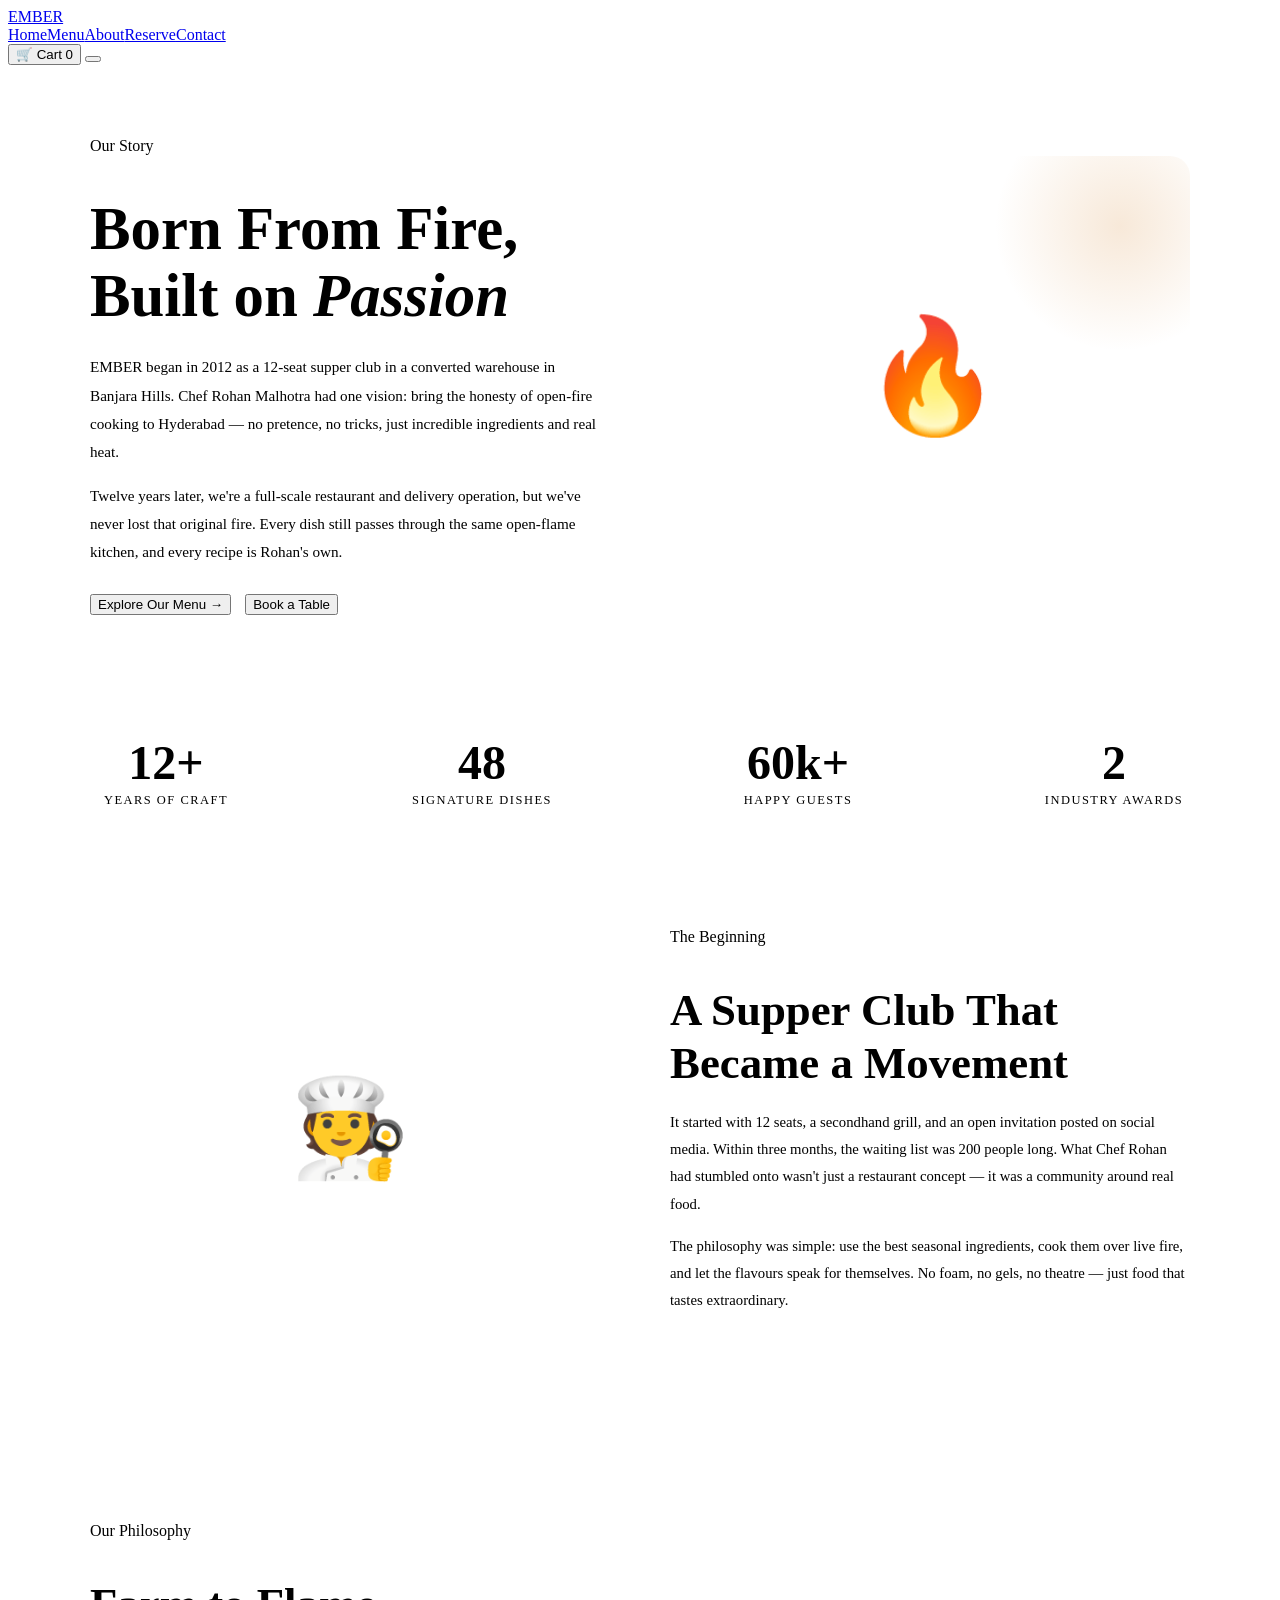
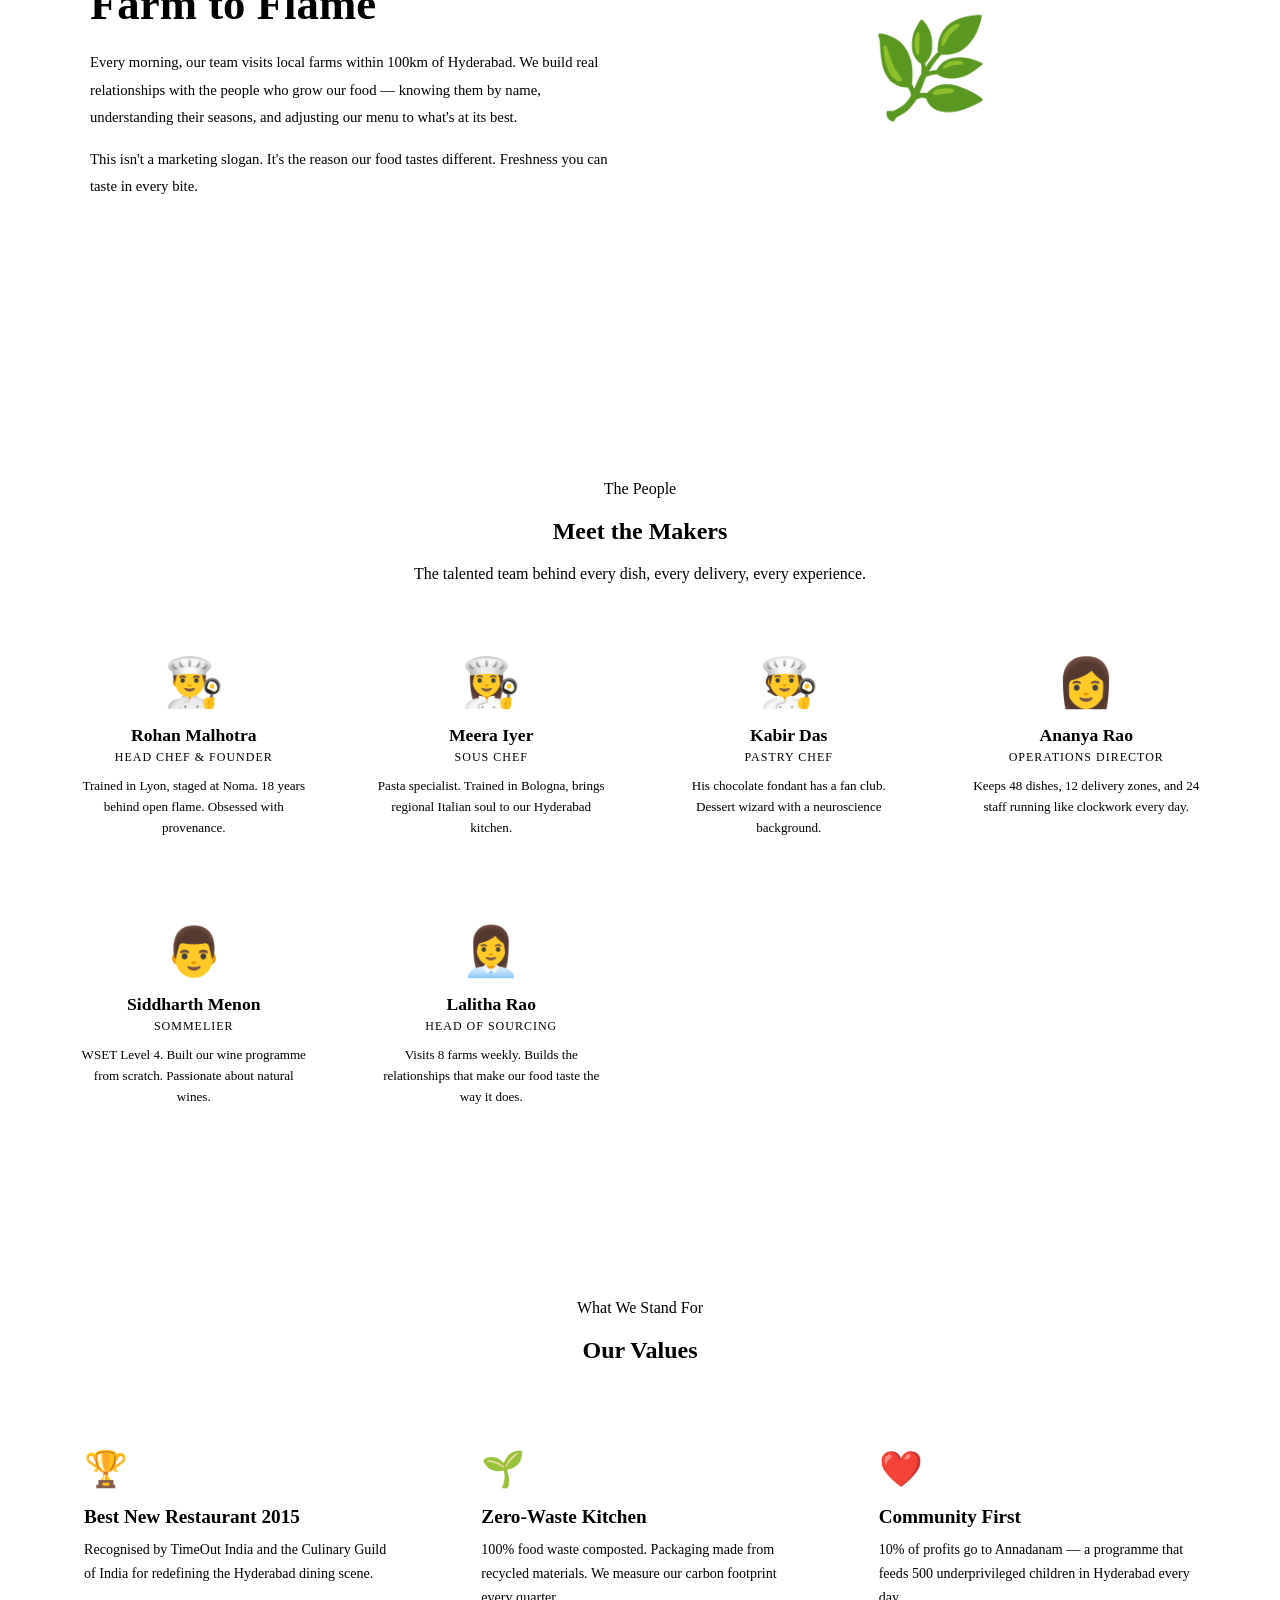
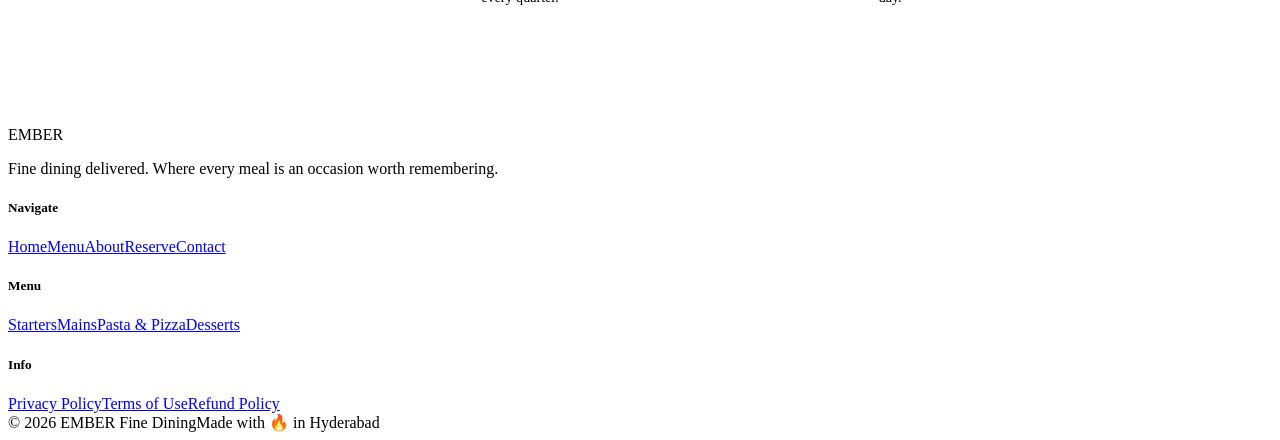
==== about.html @ b837c1ee "Create about.html" ====
<!DOCTYPE html>
<html lang="en">
<head>
<meta charset="UTF-8"><meta name="viewport" content="width=device-width,initial-scale=1">
<title>About — EMBER</title>
<link rel="stylesheet" href="style.css">
<style>
/* HERO */
.about-hero {
  padding:72px clamp(16px,4vw,48px) 80px;
  background:linear-gradient(160deg,var(--surface) 0%,var(--bg) 65%);
  border-bottom:1px solid var(--border);
}
.about-grid { display:grid; grid-template-columns:1fr 1fr; gap:72px; align-items:center; max-width:1100px; margin:0 auto; }
@media(max-width:768px){.about-grid{grid-template-columns:1fr;gap:40px;}}
.about-text .section-label { margin-bottom:10px; }
.about-text h1 { font-family:'Cormorant Garamond',serif; font-size:clamp(2.2rem,5vw,3.8rem); font-weight:700; line-height:1.1; margin-bottom:24px; }
.about-text h1 em { color:var(--accent); font-style:italic; }
.about-text p { color:var(--muted); line-height:1.85; margin-bottom:16px; font-size:0.95rem; }
.about-visual {
  background:var(--surface2); border:1px solid var(--border);
  border-radius:20px; height:440px;
  display:flex; align-items:center; justify-content:center;
  font-size:7rem; position:relative; overflow:hidden;
}
.about-visual::before {
  content:''; position:absolute; top:-60px; right:-60px;
  width:260px; height:260px; border-radius:50%;
  background:radial-gradient(circle, rgba(212,130,42,0.18) 0%, transparent 68%);
}
.about-visual::after {
  content:''; position:absolute; bottom:0; left:0; right:0;
  height:50%; background:linear-gradient(to top,var(--surface2),transparent);
}

/* NUMBERS STRIP */
.numbers-strip {
  display:grid; grid-template-columns:repeat(4,1fr);
  border-top:1px solid var(--border); border-bottom:1px solid var(--border);
}
@media(max-width:600px){.numbers-strip{grid-template-columns:1fr 1fr;}}
.num-item {
  padding:40px 32px; text-align:center;
  border-right:1px solid var(--border);
}
.num-item:last-child { border-right:none; }
.num-big { font-family:'Cormorant Garamond',serif; font-size:3rem; font-weight:700; color:var(--accent); display:block; }
.num-label { color:var(--muted); font-size:0.78rem; letter-spacing:1.5px; text-transform:uppercase; }

/* STORY SECTIONS */
.story-section { padding:80px clamp(16px,4vw,48px); }
.story-grid { display:grid; grid-template-columns:1fr 1fr; gap:60px; align-items:center; max-width:1100px; margin:0 auto; }
@media(max-width:768px){.story-grid{grid-template-columns:1fr;}}
.story-grid.reverse { direction:rtl; }
.story-grid.reverse > * { direction:ltr; }
.story-image {
  background:var(--surface); border:1px solid var(--border);
  border-radius:16px; height:360px;
  display:flex; align-items:center; justify-content:center; font-size:6rem;
}
.story-text h2 { font-family:'Cormorant Garamond',serif; font-size:clamp(1.8rem,4vw,2.8rem); font-weight:700; margin-bottom:18px; line-height:1.2; }
.story-text p { color:var(--muted); line-height:1.85; font-size:0.92rem; margin-bottom:14px; }

/* TEAM */
.team-section { padding:0 clamp(16px,4vw,48px) 80px; }
.team-grid { display:grid; grid-template-columns:repeat(auto-fill,minmax(220px,1fr)); gap:22px; margin-top:40px; }
.team-card {
  background:var(--surface); border:1px solid var(--border);
  border-radius:var(--radius); padding:32px 24px; text-align:center;
  transition:all .22s;
}
.team-card:hover { border-color:rgba(212,130,42,0.35); transform:translateY(-4px); box-shadow:var(--shadow); }
.team-avatar { font-size:3rem; margin-bottom:14px; }
.team-name { font-family:'Cormorant Garamond',serif; font-size:1.1rem; font-weight:700; margin-bottom:4px; }
.team-role { color:var(--accent); font-size:0.75rem; letter-spacing:1px; text-transform:uppercase; margin-bottom:10px; }
.team-bio { color:var(--muted); font-size:0.82rem; line-height:1.6; }

/* VALUES */
.values-section {
  background:var(--surface); border-top:1px solid var(--border);
  padding:80px clamp(16px,4vw,48px);
}
.values-grid { display:grid; grid-template-columns:repeat(3,1fr); gap:24px; margin-top:48px; }
@media(max-width:768px){.values-grid{grid-template-columns:1fr;}}
.value-card {
  background:var(--bg); border:1px solid var(--border);
  border-radius:var(--radius); padding:36px 28px;
  transition:border-color .2s;
}
.value-card:hover { border-color:rgba(212,130,42,0.35); }
.value-icon { font-size:2.2rem; margin-bottom:16px; }
.value-title { font-family:'Cormorant Garamond',serif; font-size:1.2rem; font-weight:700; margin-bottom:10px; }
.value-desc { color:var(--muted); font-size:0.88rem; line-height:1.7; }
</style>
</head>
<body>

<nav>
  <a class="nav-logo" href="index.html">EMBER</a>
  <div class="nav-center" id="navCenter">
    <a href="index.html">Home</a><a href="menu.html">Menu</a><a href="about.html">About</a><a href="reservations.html">Reserve</a><a href="contact.html">Contact</a>
  </div>
  <div class="nav-right">
    <a href="cart.html"><button class="btn-cart">🛒 Cart <span class="cart-badge">0</span></button></a>
    <button class="hamburger" id="hamburger"><span></span><span></span><span></span></button>
  </div>
</nav>

<div class="page-body">

<!-- HERO -->
<div class="about-hero">
  <div class="about-grid">
    <div class="about-text">
      <div class="section-label fade-up">Our Story</div>
      <h1 class="fade-up delay-1">Born From Fire,<br>Built on <em>Passion</em></h1>
      <p class="fade-up delay-2">EMBER began in 2012 as a 12-seat supper club in a converted warehouse in Banjara Hills. Chef Rohan Malhotra had one vision: bring the honesty of open-fire cooking to Hyderabad — no pretence, no tricks, just incredible ingredients and real heat.</p>
      <p class="fade-up delay-3">Twelve years later, we're a full-scale restaurant and delivery operation, but we've never lost that original fire. Every dish still passes through the same open-flame kitchen, and every recipe is Rohan's own.</p>
      <div class="fade-up delay-4" style="margin-top:28px;display:flex;gap:14px;flex-wrap:wrap;">
        <a href="menu.html"><button class="btn btn-primary">Explore Our Menu →</button></a>
        <a href="reservations.html"><button class="btn btn-outline">Book a Table</button></a>
      </div>
    </div>
    <div class="about-visual fade-up delay-2">🔥</div>
  </div>
</div>

<!-- NUMBERS -->
<div class="numbers-strip">
  <div class="num-item"><span class="num-big">12+</span><span class="num-label">Years of Craft</span></div>
  <div class="num-item"><span class="num-big">48</span><span class="num-label">Signature Dishes</span></div>
  <div class="num-item"><span class="num-big">60k+</span><span class="num-label">Happy Guests</span></div>
  <div class="num-item"><span class="num-big">2</span><span class="num-label">Industry Awards</span></div>
</div>

<!-- STORY 1 -->
<div class="story-section">
  <div class="story-grid">
    <div class="story-image">🧑‍🍳</div>
    <div class="story-text">
      <div class="section-label">The Beginning</div>
      <h2>A Supper Club That Became a Movement</h2>
      <p>It started with 12 seats, a secondhand grill, and an open invitation posted on social media. Within three months, the waiting list was 200 people long. What Chef Rohan had stumbled onto wasn't just a restaurant concept — it was a community around real food.</p>
      <p>The philosophy was simple: use the best seasonal ingredients, cook them over live fire, and let the flavours speak for themselves. No foam, no gels, no theatre — just food that tastes extraordinary.</p>
    </div>
  </div>
</div>

<div class="story-section" style="padding-top:0;background:var(--surface);border-top:1px solid var(--border);border-bottom:1px solid var(--border);">
  <div class="story-grid reverse" style="padding:80px 0;">
    <div class="story-image">🌿</div>
    <div class="story-text">
      <div class="section-label">Our Philosophy</div>
      <h2>Farm to Flame</h2>
      <p>Every morning, our team visits local farms within 100km of Hyderabad. We build real relationships with the people who grow our food — knowing them by name, understanding their seasons, and adjusting our menu to what's at its best.</p>
      <p>This isn't a marketing slogan. It's the reason our food tastes different. Freshness you can taste in every bite.</p>
    </div>
  </div>
</div>

<!-- TEAM -->
<div class="team-section" style="padding-top:72px;">
  <div style="text-align:center;margin-bottom:0;">
    <div class="section-label">The People</div>
    <h2 class="section-title">Meet the Makers</h2>
    <p class="section-sub" style="max-width:500px;margin:10px auto 0;">The talented team behind every dish, every delivery, every experience.</p>
  </div>
  <div class="team-grid">
    <div class="team-card"><div class="team-avatar">👨‍🍳</div><div class="team-name">Rohan Malhotra</div><div class="team-role">Head Chef & Founder</div><div class="team-bio">Trained in Lyon, staged at Noma. 18 years behind open flame. Obsessed with provenance.</div></div>
    <div class="team-card"><div class="team-avatar">👩‍🍳</div><div class="team-name">Meera Iyer</div><div class="team-role">Sous Chef</div><div class="team-bio">Pasta specialist. Trained in Bologna, brings regional Italian soul to our Hyderabad kitchen.</div></div>
    <div class="team-card"><div class="team-avatar">🧑‍🍳</div><div class="team-name">Kabir Das</div><div class="team-role">Pastry Chef</div><div class="team-bio">His chocolate fondant has a fan club. Dessert wizard with a neuroscience background.</div></div>
    <div class="team-card"><div class="team-avatar">👩</div><div class="team-name">Ananya Rao</div><div class="team-role">Operations Director</div><div class="team-bio">Keeps 48 dishes, 12 delivery zones, and 24 staff running like clockwork every day.</div></div>
    <div class="team-card"><div class="team-avatar">👨</div><div class="team-name">Siddharth Menon</div><div class="team-role">Sommelier</div><div class="team-bio">WSET Level 4. Built our wine programme from scratch. Passionate about natural wines.</div></div>
    <div class="team-card"><div class="team-avatar">👩‍💼</div><div class="team-name">Lalitha Rao</div><div class="team-role">Head of Sourcing</div><div class="team-bio">Visits 8 farms weekly. Builds the relationships that make our food taste the way it does.</div></div>
  </div>
</div>

<!-- VALUES -->
<div class="values-section">
  <div style="text-align:center;">
    <div class="section-label">What We Stand For</div>
    <h2 class="section-title">Our Values</h2>
  </div>
  <div class="values-grid">
    <div class="value-card"><div class="value-icon">🏆</div><div class="value-title">Best New Restaurant 2015</div><div class="value-desc">Recognised by TimeOut India and the Culinary Guild of India for redefining the Hyderabad dining scene.</div></div>
    <div class="value-card"><div class="value-icon">🌱</div><div class="value-title">Zero-Waste Kitchen</div><div class="value-desc">100% food waste composted. Packaging made from recycled materials. We measure our carbon footprint every quarter.</div></div>
    <div class="value-card"><div class="value-icon">❤️</div><div class="value-title">Community First</div><div class="value-desc">10% of profits go to Annadanam — a programme that feeds 500 underprivileged children in Hyderabad every day.</div></div>
  </div>
</div>

<footer>
  <div class="footer-grid">
    <div class="footer-brand"><span class="footer-brand-logo">EMBER</span><p>Fine dining delivered. Where every meal is an occasion worth remembering.</p></div>
    <div class="footer-col"><h5>Navigate</h5><a href="index.html">Home</a><a href="menu.html">Menu</a><a href="about.html">About</a><a href="reservations.html">Reserve</a><a href="contact.html">Contact</a></div>
    <div class="footer-col"><h5>Menu</h5><a href="menu.html?cat=starters">Starters</a><a href="menu.html?cat=mains">Mains</a><a href="menu.html?cat=pasta">Pasta & Pizza</a><a href="menu.html?cat=desserts">Desserts</a></div>
    <div class="footer-col"><h5>Info</h5><a href="#">Privacy Policy</a><a href="#">Terms of Use</a><a href="#">Refund Policy</a></div>
  </div>
  <div class="footer-bottom"><span>© 2026 EMBER Fine Dining</span><span>Made with 🔥 in Hyderabad</span></div>
</footer>

</div>
<div id="toast"></div>
<script src="app.js"></script>
</body>
</html>
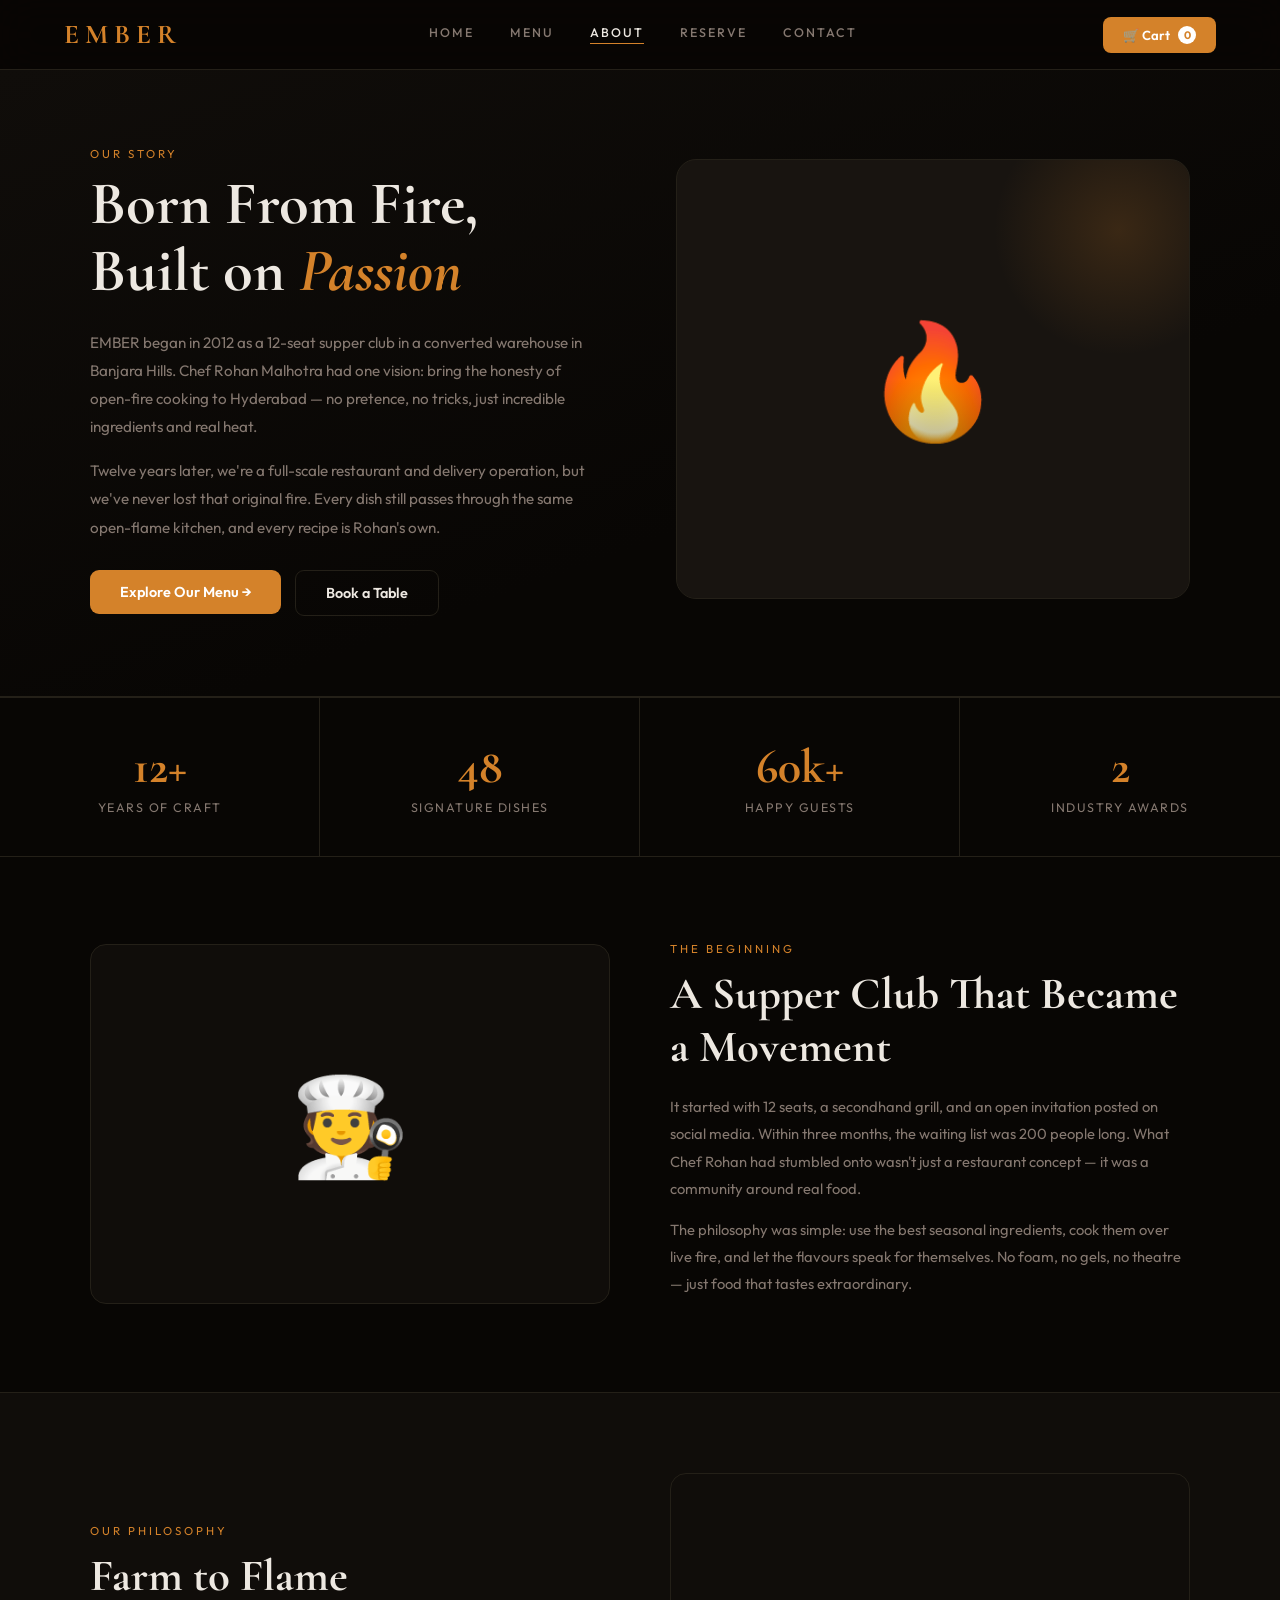
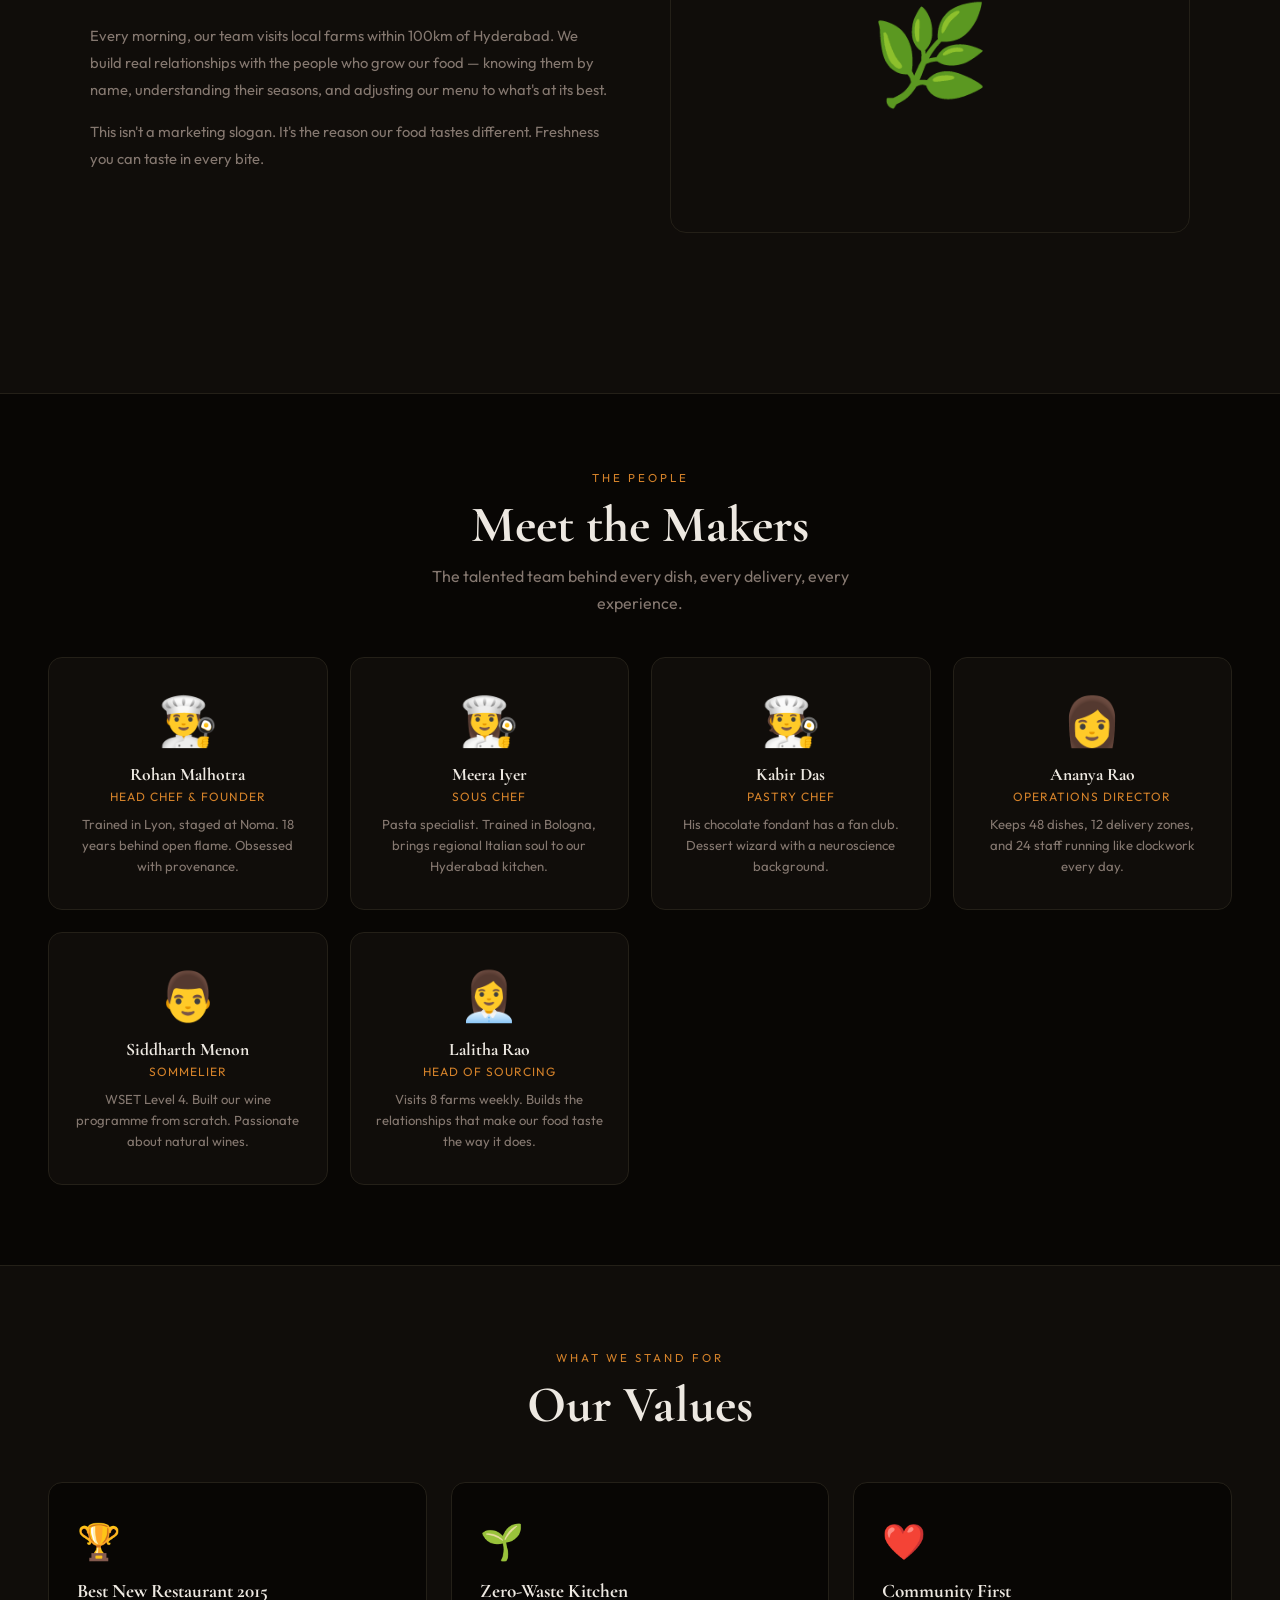
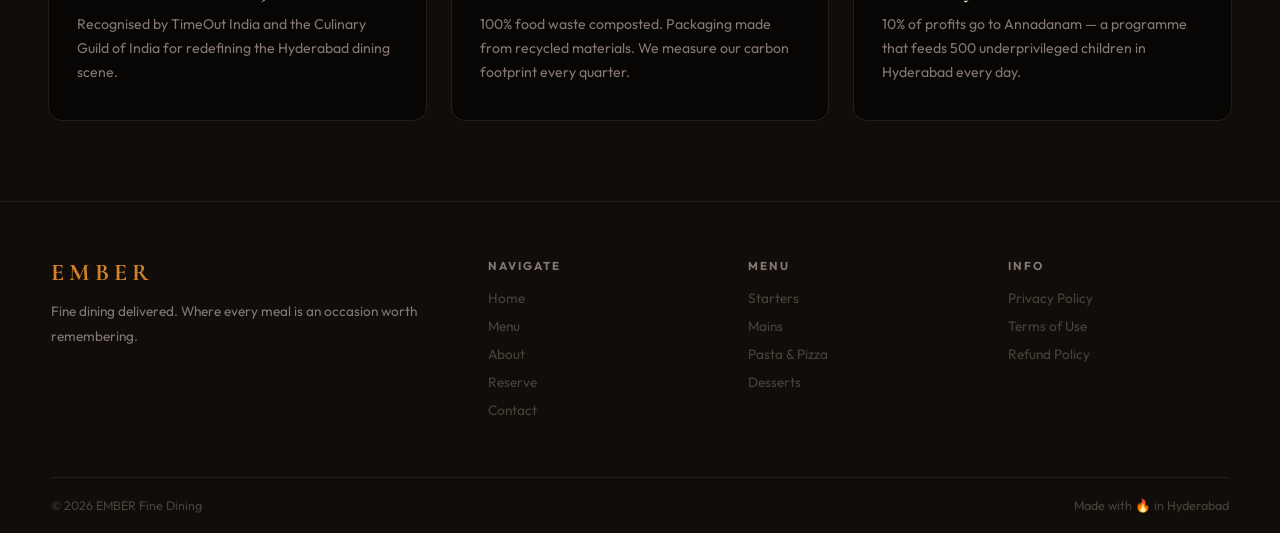
==== commit 84b8edd2: "Update about.html" ====
--- a/about.html
+++ b/about.html
@@ -1,6 +1,13 @@
 <!DOCTYPE html>
 <html lang="en">
 <head>
+  <!-- Google Tag Manager -->
+<script>(function(w,d,s,l,i){w[l]=w[l]||[];w[l].push({'gtm.start':
+new Date().getTime(),event:'gtm.js'});var f=d.getElementsByTagName(s)[0],
+j=d.createElement(s),dl=l!='dataLayer'?'&l='+l:'';j.async=true;j.src=
+'https://www.googletagmanager.com/gtm.js?id='+i+dl;f.parentNode.insertBefore(j,f);
+})(window,document,'script','dataLayer','GTM-TTHWMVHZ');</script>
+<!-- End Google Tag Manager -->
 <meta charset="UTF-8"><meta name="viewport" content="width=device-width,initial-scale=1">
 <title>About — EMBER</title>
 <link rel="stylesheet" href="style.css">
@@ -94,6 +101,10 @@
 </style>
 </head>
 <body>
+  <!-- Google Tag Manager (noscript) -->
+<noscript><iframe src="https://www.googletagmanager.com/ns.html?id=GTM-TTHWMVHZ"
+height="0" width="0" style="display:none;visibility:hidden"></iframe></noscript>
+<!-- End Google Tag Manager (noscript) -->
 
 <nav>
   <a class="nav-logo" href="index.html">EMBER</a>
--- a/style.css
+++ b/style.css
@@ -0,0 +1,218 @@
+@import url('https://fonts.googleapis.com/css2?family=Cormorant+Garamond:ital,wght@0,400;0,600;0,700;1,400;1,600&family=Outfit:wght@300;400;500;600&display=swap');
+
+:root {
+  --bg: #080604;
+  --surface: #100d0a;
+  --surface2: #181410;
+  --border: #242018;
+  --accent: #d4822a;
+  --accent2: #b86820;
+  --gold: #c9a84c;
+  --text: #ede8e1;
+  --muted: #857870;
+  --dim: #4a4238;
+  --green: #4a8c5c;
+  --red: #c94040;
+  --radius: 14px;
+  --shadow: 0 12px 40px rgba(0,0,0,0.6);
+  --nav-h: 70px;
+}
+
+*, *::before, *::after { margin:0; padding:0; box-sizing:border-box; }
+html { scroll-behavior:smooth; font-size:16px; }
+
+body {
+  font-family: 'Outfit', sans-serif;
+  background: var(--bg);
+  color: var(--text);
+  min-height: 100vh;
+  overflow-x: hidden;
+  -webkit-font-smoothing: antialiased;
+}
+
+a { text-decoration:none; color:inherit; }
+button { font-family:'Outfit',sans-serif; cursor:pointer; }
+input, select, textarea { font-family:'Outfit',sans-serif; }
+
+/* ── SCROLLBAR ── */
+::-webkit-scrollbar { width:5px; }
+::-webkit-scrollbar-track { background:var(--bg); }
+::-webkit-scrollbar-thumb { background:var(--border); border-radius:3px; }
+
+/* ── NAV ── */
+nav {
+  position:fixed; top:0; left:0; right:0; z-index:900;
+  height: var(--nav-h);
+  display:flex; align-items:center; justify-content:space-between;
+  padding: 0 clamp(16px,5vw,64px);
+  background: rgba(8,6,4,0.88);
+  backdrop-filter: blur(20px);
+  border-bottom: 1px solid var(--border);
+}
+.nav-logo {
+  font-family:'Cormorant Garamond',serif;
+  font-size:1.7rem; font-weight:700; letter-spacing:6px;
+  color:var(--accent); text-transform:uppercase;
+}
+.nav-center { display:flex; gap:36px; }
+.nav-center a {
+  font-size:0.78rem; font-weight:500;
+  letter-spacing:2px; text-transform:uppercase;
+  color:var(--muted); transition:color .2s;
+  position:relative; padding-bottom:4px;
+}
+.nav-center a::after {
+  content:''; position:absolute; bottom:0; left:0; right:0;
+  height:1px; background:var(--accent);
+  transform:scaleX(0); transition:transform .25s;
+}
+.nav-center a:hover, .nav-center a.active { color:var(--text); }
+.nav-center a:hover::after, .nav-center a.active::after { transform:scaleX(1); }
+.nav-right { display:flex; gap:14px; align-items:center; }
+
+.btn-cart {
+  display:flex; align-items:center; gap:8px;
+  background:var(--accent); color:#fff;
+  padding:9px 20px; border-radius:8px; border:none;
+  font-size:0.82rem; font-weight:600; transition:background .2s;
+}
+.btn-cart:hover { background:var(--accent2); }
+.cart-badge {
+  background:#fff; color:var(--accent);
+  border-radius:50%; width:18px; height:18px;
+  font-size:0.68rem; font-weight:700;
+  display:flex; align-items:center; justify-content:center;
+}
+
+.hamburger { display:none; flex-direction:column; gap:5px; background:none; border:none; padding:4px; }
+.hamburger span { width:22px; height:2px; background:var(--text); border-radius:2px; display:block; transition:.3s; }
+
+/* ── LAYOUT ── */
+.page-body { padding-top: var(--nav-h); }
+
+.container { max-width:1200px; margin:0 auto; padding:0 clamp(16px,4vw,48px); }
+
+.section { padding:80px 0; }
+.section-sm { padding:48px 0; }
+
+.section-label {
+  display:inline-block; color:var(--accent);
+  font-size:0.72rem; letter-spacing:3px; text-transform:uppercase;
+  margin-bottom:12px;
+}
+.section-title {
+  font-family:'Cormorant Garamond',serif;
+  font-size:clamp(2rem,4vw,3.2rem); font-weight:700; line-height:1.1;
+}
+.section-sub { color:var(--muted); font-size:1rem; line-height:1.7; margin-top:10px; }
+
+/* ── BUTTONS ── */
+.btn {
+  display:inline-flex; align-items:center; gap:8px;
+  padding:13px 30px; border-radius:9px; border:none;
+  font-size:0.9rem; font-weight:600; transition:all .2s;
+}
+.btn-primary { background:var(--accent); color:#fff; }
+.btn-primary:hover { background:var(--accent2); transform:translateY(-2px); }
+.btn-outline { background:transparent; color:var(--text); border:1px solid var(--border); }
+.btn-outline:hover { border-color:var(--muted); background:var(--surface); }
+
+/* ── CARD ── */
+.card {
+  background:var(--surface); border:1px solid var(--border);
+  border-radius:var(--radius); overflow:hidden;
+  transition:box-shadow .2s, transform .2s, border-color .2s;
+}
+.card:hover { box-shadow:var(--shadow); transform:translateY(-4px); border-color:rgba(212,130,42,0.35); }
+
+/* ── BADGE ── */
+.badge {
+  display:inline-flex; align-items:center; gap:4px;
+  padding:3px 10px; border-radius:50px;
+  font-size:0.68rem; font-weight:600; letter-spacing:0.5px; text-transform:uppercase;
+}
+.badge-hot { background:rgba(212,130,42,0.15); color:var(--accent); border:1px solid rgba(212,130,42,0.35); }
+.badge-new { background:rgba(74,140,92,0.15); color:var(--green); border:1px solid rgba(74,140,92,0.35); }
+.badge-spicy { background:rgba(201,64,64,0.15); color:var(--red); border:1px solid rgba(201,64,64,0.35); }
+
+/* ── FORM ── */
+.form-group { margin-bottom:18px; }
+.form-label { display:block; font-size:0.78rem; color:var(--muted); margin-bottom:7px; letter-spacing:.5px; text-transform:uppercase; }
+.form-input {
+  width:100%; padding:12px 16px; border-radius:9px;
+  border:1px solid var(--border); background:var(--surface2);
+  color:var(--text); font-size:0.92rem; outline:none; transition:border-color .2s;
+}
+.form-input:focus { border-color:var(--accent); }
+textarea.form-input { resize:vertical; min-height:130px; }
+select.form-input { cursor:pointer; }
+
+/* ── TOAST ── */
+#toast {
+  position:fixed; bottom:28px; right:28px; z-index:9999;
+  background:var(--surface); border:1px solid var(--accent);
+  color:var(--text); padding:13px 22px; border-radius:10px;
+  font-size:0.88rem; font-weight:500; max-width:320px;
+  transform:translateY(80px); opacity:0;
+  transition:all .35s cubic-bezier(.34,1.56,.64,1);
+  pointer-events:none;
+}
+#toast.show { transform:translateY(0); opacity:1; }
+
+/* ── FOOTER ── */
+footer {
+  background:var(--surface); border-top:1px solid var(--border);
+  padding:56px clamp(16px,4vw,64px) 0;
+}
+.footer-grid {
+  display:grid; grid-template-columns:1.8fr 1fr 1fr 1fr;
+  gap:40px; padding-bottom:48px; border-bottom:1px solid var(--border);
+}
+.footer-brand-logo {
+  font-family:'Cormorant Garamond',serif;
+  font-size:1.5rem; font-weight:700; letter-spacing:5px;
+  color:var(--accent); display:block; margin-bottom:12px;
+}
+.footer-brand p { color:var(--muted); font-size:0.85rem; line-height:1.8; }
+.footer-col h5 { font-size:0.72rem; letter-spacing:2px; text-transform:uppercase; color:var(--muted); margin-bottom:16px; }
+.footer-col a { display:block; color:var(--dim); font-size:0.85rem; margin-bottom:10px; transition:color .2s; }
+.footer-col a:hover { color:var(--text); }
+.footer-bottom {
+  display:flex; align-items:center; justify-content:space-between;
+  padding:20px 0; color:var(--dim); font-size:0.78rem;
+}
+
+/* ── QTY CONTROL ── */
+.qty-ctrl { display:flex; align-items:center; gap:12px; }
+.qty-btn {
+  width:32px; height:32px; border-radius:50%;
+  border:1px solid var(--border); background:var(--surface2); color:var(--text);
+  font-size:1rem; display:flex; align-items:center; justify-content:center;
+  transition:all .15s;
+}
+.qty-btn:hover { border-color:var(--accent); color:var(--accent); }
+.qty-val { font-weight:600; font-size:0.95rem; min-width:20px; text-align:center; }
+
+/* ── MOBILE ── */
+@media(max-width:768px) {
+  .nav-center { display:none; flex-direction:column; position:fixed; inset:0; top:var(--nav-h); background:var(--bg); padding:40px 24px; gap:24px; z-index:800; }
+  .nav-center.open { display:flex; }
+  .nav-center a { font-size:1.1rem; }
+  .hamburger { display:flex; }
+  .footer-grid { grid-template-columns:1fr 1fr; }
+  .footer-bottom { flex-direction:column; gap:6px; text-align:center; }
+}
+@media(max-width:480px) {
+  .footer-grid { grid-template-columns:1fr; }
+}
+
+/* PAGE ENTER ANIMATION */
+@keyframes fadeUp {
+  from { opacity:0; transform:translateY(24px); }
+  to   { opacity:1; transform:translateY(0); }
+}
+.fade-up { animation: fadeUp .6s ease both; }
+.delay-1 { animation-delay:.1s; }
+.delay-2 { animation-delay:.22s; }
+.delay-3 { animation-delay:.34s; }
+.delay-4 { animation-delay:.46s; }
